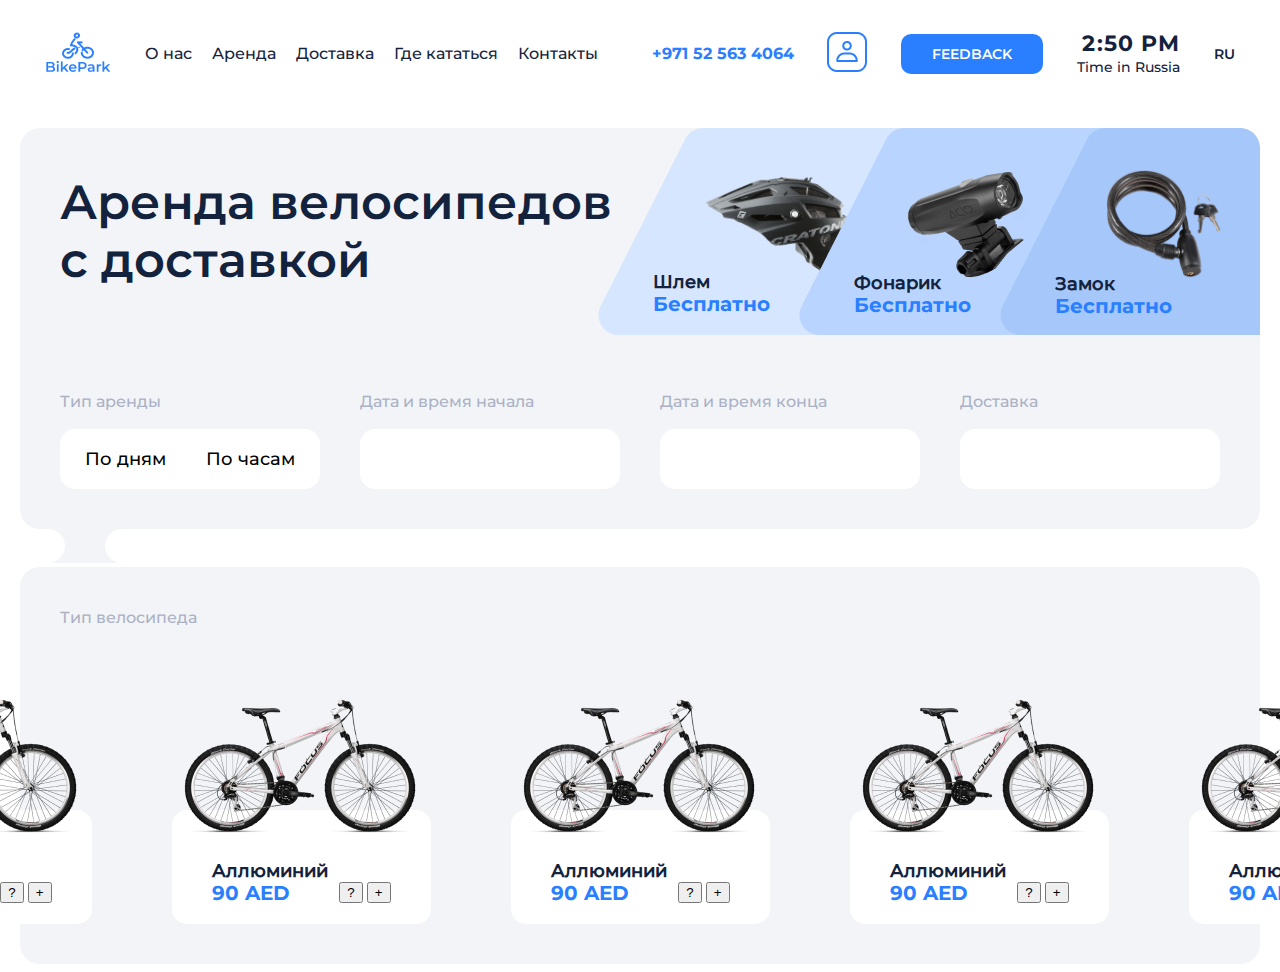
==== index.html @ 35bf264d "first commit" ====
<!DOCTYPE html>
<html lang="en">
<head>
    <meta charset="UTF-8">
    <meta http-equiv="X-UA-Compatible" content="IE=edge">
    <meta name="viewport" content="width=, initial-scale=1.0">
    <link rel="stylesheet" href="css/style.css">
    <title>Document</title>
</head>
<body>

    <!-- Навигация -->
    <section class="navigation">
        <div class="container">
            <div class="navigation__flex">
                <img src="img/logo.png" alt="логотип" srcset="" class="logo">
                <ul class="navigation__list">
                    <li><a href="#" class="navigation__list-title">О нас</a></li>
                    <li><a href="#" class="navigation__list-title">Аренда</a></li>
                    <li><a href="#" class="navigation__list-title">Доставка</a></li>
                    <li><a href="#" class="navigation__list-title">Где кататься</a></li>
                    <li><a href="#" class="navigation__list-title">Контакты</a></li>
                </ul>
                <a href="tel:+971 52 563 4064" class="navigation__phone">+971 52 563 4064</a>
                <div class="profile"><img src="img/Icon_client's-profile.png" alt="" srcset=""></div>
                <button class="btn-main">feedback</button>
                <div class="clock">
                    <div class="time">2:50 PM</div>
                    <div class="time-location">Time in Russia</div>
                </div>
                <div class="navigation__language">RU</div>
            </div>
        </div>
    </section>

    <!-- Выбор аренды -->
    <section class="rent">
        <div class="container">
            <div class="accent__backg">
                <div class="rent__choise-header">
                    <h1 class="header__titile">Аренда велосипедов<br>с доставкой</h1>
                    <div class="header__img">
                        <div class="free__helmet">
                            <div class="header__img-item">
                                <img src="img/free_helmet.png" alt="" class="helmet">
                            </div>
                            <div class="header__text">
                                <h2 class="content__h2">Шлем</h2>
                                <h2 class="content__h2-free">Бесплатно</h2>
                            </div>
                        </div>
                        <div class="free__flashlight">
                            <div class="header__img-item">
                                <img src="img/free_flashlight.png" alt="" class="flashlight">
                            </div>
                            <div class="header__text">
                                <h2 class="content__h2">Фонарик</h2>
                                <h2 class="content__h2-free">Бесплатно</h2>
                            </div>
                        </div>
                        <div class="free__lock">
                            <div class="header__img-item">
                                <img src="img/free_lock.png" alt="" class="lock">
                            </div>
                            <div class="header__text">
                                <h2 class="content__h2">Замок</h2>
                                <h2 class="content__h2-free">Бесплатно</h2>
                            </div>
                        </div>
                    </div>
                </div>
                <!-- Параметры выбора аренды -->
                <div class="rent__choise-par">
                    <div class="rent__choise-par-flex">
                        <div class="rent__choise-par-item">
                            <p class="content__p ">Тип аренды</p>
                            <div class="rent__choise-par-input">
                                <!-- Выбор по дням -->
                                <label class="radio-label">
                                    <input type="radio" name="choice" id="days" value="days">
                                    <span>По дням</span>
                                </label>
                                <!-- Выбор по часам -->
                                <label class="radio-label">
                                    <input type="radio" name="choice" id="hours" value="hours">
                                    <span>По часам</span>
                                </label>
                            </div>
                        </div>
                        <div class="rent__choise-par-item">
                            <p class="content__p ">Дата и время начала</p>
                            <div class="rent__choise-par-input"></div>
                        </div>
                        <div class="rent__choise-par-item">
                            <p class="content__p ">Дата и время конца</p>
                            <div class="rent__choise-par-input"></div>
                        </div>
                        <div class="rent__choise-par-item">
                            <p class="content__p ">Доставка</p>
                            <div class="rent__choise-par-input"></div>
                        </div>
                    </div>
                </div>
            </div>
        </div> 
    </section>

    <!-- Переход -->
    <section class="transition">
        <div class="container">
            <svg xmlns="http://www.w3.org/2000/svg" width="74" height="34" viewBox="0 0 74 34" fill="none">
                <path fill-rule="evenodd" clip-rule="evenodd" d="M0 0H74C64.6112 0 57 7.61116 57 17C57 26.3888 64.6112 34 74 34H0C9.38884 34 17 26.3888 17 17C17 7.61116 9.38884 0 0 0Z" fill="#F2F4F7"/>
              </svg>
        </div>
    </section>

    <section class="tipe">
        <div class="container">
            <div class="accent__backg">
                <p class="content__p tipe__p">Тип велосипеда</p>
                <div class="tipe__flex">
                    <div class="tipe__flex-item">
                        <div class="card">
                            <div class="card__img">
                                <img src="img/bike_photo.png" alt="bike" class="groc">
                            </div>
                            <div class="card__content">
                                <h2 class="content__h2 card__h2">Аллюминий</h2>
                                <div class="price__flex">
                                    <h2 class="content__h2-free">90 AED</h2>
                                    <div class="price__btn">
                                        <button>?</button>
                                        <button>+</button>
                                    </div>
                                </div>
                            </div>
                        </div>
                        <div class="card">
                            <div class="card__img">
                                <img src="img/bike_photo.png" alt="bike" class="groc">
                            </div>
                            <div class="card__content">
                                <h2 class="content__h2 card__h2">Аллюминий</h2>
                                <div class="price__flex">
                                    <h2 class="content__h2-free">90 AED</h2>
                                    <div class="price__btn">
                                        <button>?</button>
                                        <button>+</button>
                                    </div>
                                </div>
                            </div>
                        </div>
                        <div class="card">
                            <div class="card__img">
                                <img src="img/bike_photo.png" alt="bike" class="groc">
                            </div>
                            <div class="card__content">
                                <h2 class="content__h2 card__h2">Аллюминий</h2>
                                <div class="price__flex">
                                    <h2 class="content__h2-free">90 AED</h2>
                                    <div class="price__btn">
                                        <button>?</button>
                                        <button>+</button>
                                    </div>
                                </div>
                            </div>
                        </div>
                        <div class="card">
                            <div class="card__img">
                                <img src="img/bike_photo.png" alt="bike" class="groc">
                            </div>
                            <div class="card__content">
                                <h2 class="content__h2 card__h2">Аллюминий</h2>
                                <div class="price__flex">
                                    <h2 class="content__h2-free">90 AED</h2>
                                    <div class="price__btn">
                                        <button>?</button>
                                        <button>+</button>
                                    </div>
                                </div>
                            </div>
                        </div>
                        <div class="card">
                            <div class="card__img">
                                <img src="img/bike_photo.png" alt="bike" class="groc">
                            </div>
                            <div class="card__content">
                                <h2 class="content__h2 card__h2">Аллюминий</h2>
                                <div class="price__flex">
                                    <h2 class="content__h2-free">90 AED</h2>
                                    <div class="price__btn">
                                        <button>?</button>
                                        <button>+</button>
                                    </div>
                                </div>
                            </div>
                        </div>
                    </div>
                </div>
            </div>
        </div>
    </section>
    
    
</body>
</html>
---- css/style.css ----
html {
    box-sizing: border-box;
}
*, *::before, *::after {
    box-sizing: inherit;
}
@font-face {
    font-family: "Montserrat-Medium";
    src: url(../fonts/Montserrat-Medium.ttf);
}
@font-face {
    font-family: "Montserrat-Bold";
    src: url(../fonts/Montserrat-Bold.ttf);
}
@font-face {
    font-family: "Montserrat-semibold";
    src: url(../fonts/Montserrat-SemiBold.ttf);
}
:root {
    --accent-color: #297fff;
    --background-color: #F2F4F7;
    --text-color: #14233D;
    --background-color: #F2F4F7;
}
.body {
    font-family: "Montserrat-Medium";
    color: var(--text-color);
}
.container {
    max-width: 1240px;
    margin: 0 auto;
}

/* Секция навигация */
.navigation {
    height: 80px;
    padding: 20px;
}
.navigation__flex {
    display: flex;
    align-items: center;
    justify-content: space-around;
}
.navigation__list {
    display: flex;
    align-items: center;
    justify-content: space-between; 
    padding-left: 0;
    list-style-type: none; 
}
.navigation__list-title {
    text-decoration: none;
    margin-right: 20px;
    font-family: "Montserrat-Medium";
    color: var(--text-color);
}
.navigation__list-title:hover {
    color: var(--accent-color);
}
.navigation__phone {
    text-decoration: none;
    font-family: "Montserrat-Bold";
    color: var(--accent-color);
}
.btn-main {
    background-color: var(--accent-color);
    border: none;
    font-family: "Montserrat-semibold";
    color: #fff;
    padding: 11px 31px;
    border-radius: 10px;
    text-align: center;
    font-size: 14px;
    text-transform: uppercase;
}
.clock {
    color: var(--text-color);
    text-align: right;
}
.time {
    font-family: "Montserrat-Bold";
    font-size: 22px;
    line-height: 121.4%; /* 26.708px */
    letter-spacing: 1.1px;
}
.time-location {
    font-family: "Montserrat-Medium";
    font-size: 14px;
}
.navigation__language {
    color: var(--text-color);
    text-align: right;
    font-family: "Montserrat-semibold";
    font-size: 14px;
    text-transform: uppercase;
}
/* Секция выбор аренды */
.rent {
    margin-top: 40px;
}
.accent__backg {
    background-color: var(--background-color);
    border-radius: 20px;
}
.rent__choise-header {
    display: flex;
    justify-content: space-between;
    align-items: center;
}
.header__titile {
    color: var(--text-color);
    font-family: "Montserrat-semibold";
    font-size: 48px;
    line-height: 120%; /* 57.6px */
    position: relative;
    z-index: 2;
    margin-left: 40px;
}

/* главный баннер изображение справа */
.header__img {
    display: flex;
    width: 600px;
    position: relative;
    z-index: 1;
    right: 292px;
}
.free__helmet, .free__flashlight, .free__lock {
    width: 316px;
    height: 207px;
    flex-shrink: 0;
    background-repeat: no-repeat;
    display: flex;
    justify-content: center;
    flex-direction: column;
}
.free__helmet {
    position: relative;
    z-index: 1;
    left: 230px;
    background-image: url("data:image/svg+xml,%3Csvg xmlns='http://www.w3.org/2000/svg' width='304' height='207' viewBox='0 0 304 207' fill='none'%3E%3Cpath d='M87.2552 10.9657C90.6608 4.23955 97.5593 0 105.098 0H304V207H20.5438C5.63204 207 -4.03533 191.269 2.70053 177.966L87.2552 10.9657Z' fill='%23D7E6FF'/%3E%3C/svg%3E");
}
.free__flashlight {
    position: relative;
    z-index: 2;
    left: 115px;
    background-image: url("data:image/svg+xml,%3Csvg xmlns='http://www.w3.org/2000/svg' width='304' height='207' viewBox='0 0 304 207' fill='none'%3E%3Cpath d='M87.2552 10.9657C90.6608 4.23955 97.5593 0 105.098 0H304V207H20.5438C5.63204 207 -4.03533 191.269 2.70053 177.966L87.2552 10.9657Z' fill='%23B9D5FF'/%3E%3C/svg%3E");
}
.free__lock {
    position: relative;
    z-index: 3;
    width: 272px;
    height: 207px;
    background-image: url("data:image/svg+xml,%3Csvg xmlns='http://www.w3.org/2000/svg' width='260' height='207' viewBox='0 0 260 207' fill='none'%3E%3Cpath d='M87.2552 10.9657C90.6608 4.23955 97.5593 0 105.098 0H240C251.046 0 260 8.9543 260 20V207H20.5438C5.63205 207 -4.03533 191.269 2.70053 177.966L87.2552 10.9657Z' fill='%23A5C7FA'/%3E%3C/svg%3E");
}

/* Z-index img на текст на главном баннере */
.helmet, .flashlight, .lock {
    margin-left: 100px;
    position: relative;
    z-index: 2;
    top: 20px;
    left: 5px;
}
.header__text {
    margin-left: 55px;
    position: relative;
    z-index: 1;
}

.helmet {
    width: 148px;
}
.lock {
    width: 116px;
}
.content__h2, .content__h2-free {
    text-align: left;
    margin: 0;
}

.content__h2 {
    color: var(--text-color);
    font-feature-settings: 'clig' off, 'liga' off;
    font-family: "Montserrat-Medium";
    font-size: 18px;
    line-height: 22px; /* 122.222% */
    margin-top: 10px;
}
.content__h2-free {
    color: var(--accent-color);
    font-feature-settings: 'clig' off, 'liga' off;
    font-family: "Montserrat-Bold";
    font-size: 20px;
    line-height: 22px; /* 110% */
}

/* Параметры выбора аренды */
.rent__choise-par {
    padding: 40px;
}
.rent__choise-par-input{
    width: 260px;
    height: 60px;
    background-color: #fff;
    border-radius: 15px;
}
.rent__choise-par-flex {
    display: flex;
    justify-content: center;
    align-items: center;
}
.rent__choise-par-item {
    margin-right: 40px;
}
.rent__choise-par-item:last-child {
    margin-right: 0;
}
.content__p {
    color: #ABB1C5;
    font-feature-settings: 'clig' off, 'liga' off;
    font-family: "Montserrat-Medium";
    font-size: 16px;
    line-height: 22px; /* 137.5% */
}
/* Стили для радио-кнопок */
.radio-label {
    margin: 5px 0 5px 5px;
    
}
.radio-label:last-child {
    margin-left: 0;
    margin-right: 5px;
}

.radio-label input[type="radio"] {
    display: none;
}

.radio-label span {
    display: inline-block;
    font-family: "Montserrat-Medium";
    font-size: 18px;
    border-radius: 10px;
    cursor: pointer;
    padding: 14px 20px;
}

/* Стили для выбранных радио-кнопок */
.radio-label input[type="radio"]:checked + span {
    background-color: var(--accent-color);
    color: #fff;
}
.rent__choise-par-input {
    display: flex;
    justify-content: space-between;
    align-items: center;
}

/* Переход */
.transition {
    margin-left: 40px;
}

/* Выбор типа велосипеда */
.tipe__p {
    padding: 40px;
    margin: 0;
}
.card {
    max-width: 260px;
    margin: 0 40px 0 40px;
}
.tipe__flex {
    padding-bottom: 40px;
}
.groc {
    position: relative;
    top: 30px;
}
.price__flex {
    display: flex;
    justify-content: space-between;
}
.card__content {
    background-color: #fff;
    border-radius: 15px;
    padding: 40px 40px 20px;
}2
.card__h2{
    margin-bottom: 20px;
}
.tipe__flex-item {
    display: flex;
    justify-content: center;
    align-items: center;
    margin-right: 0;
}
.tipe__flex-item:last-child {
    margin-right: 0;   
}
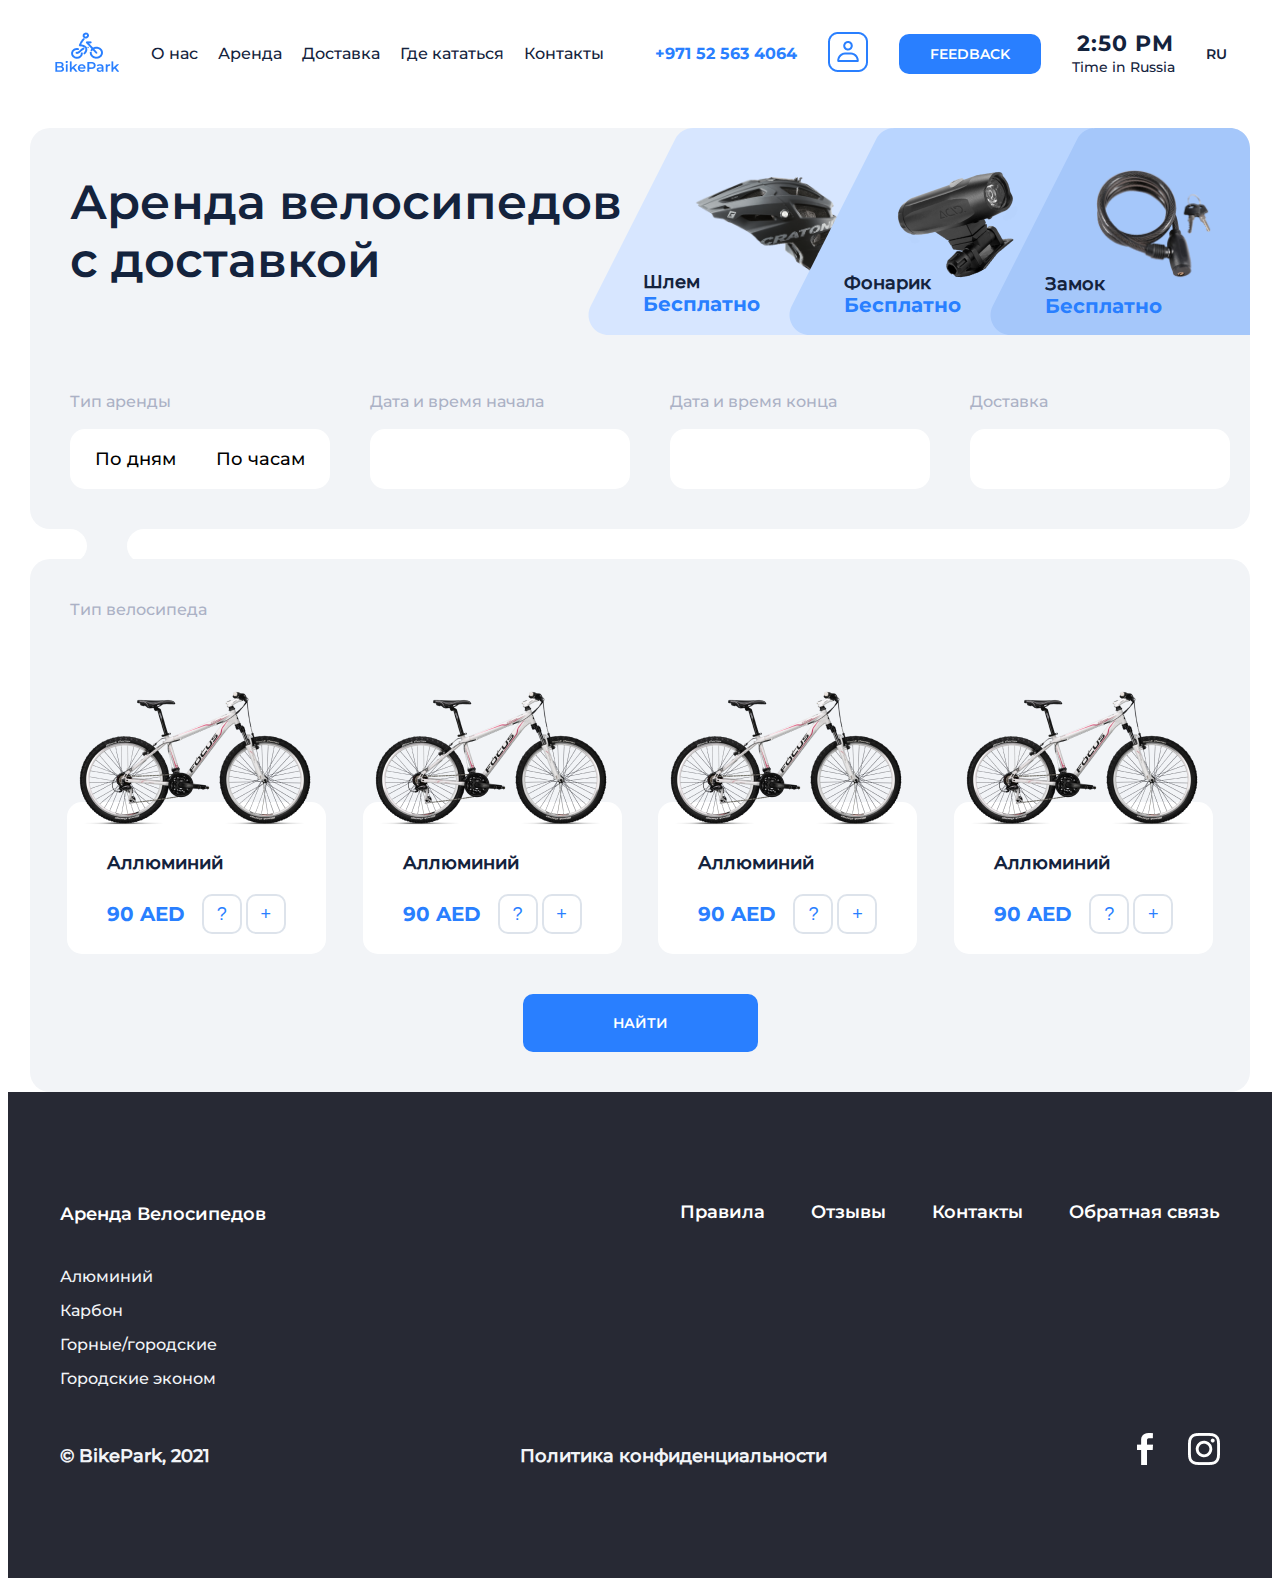
==== commit 64c4bc8a: "first page" ====
--- a/index.html
+++ b/index.html
@@ -108,9 +108,11 @@
     <!-- Переход -->
     <section class="transition">
         <div class="container">
-            <svg xmlns="http://www.w3.org/2000/svg" width="74" height="34" viewBox="0 0 74 34" fill="none">
-                <path fill-rule="evenodd" clip-rule="evenodd" d="M0 0H74C64.6112 0 57 7.61116 57 17C57 26.3888 64.6112 34 74 34H0C9.38884 34 17 26.3888 17 17C17 7.61116 9.38884 0 0 0Z" fill="#F2F4F7"/>
-              </svg>
+            <div class="transition__svg">
+                <svg xmlns="http://www.w3.org/2000/svg" width="74" height="34" viewBox="0 0 74 34" fill="none">
+                    <path fill-rule="evenodd" clip-rule="evenodd" d="M0 0H74C64.6112 0 57 7.61116 57 17C57 26.3888 64.6112 34 74 34H0C9.38884 34 17 26.3888 17 17C17 7.61116 9.38884 0 0 0Z" fill="#F2F4F7"/>
+                </svg>
+            </div>
         </div>
     </section>
 
@@ -129,78 +131,102 @@
                                 <div class="price__flex">
                                     <h2 class="content__h2-free">90 AED</h2>
                                     <div class="price__btn">
-                                        <button>?</button>
-                                        <button>+</button>
-                                    </div>
-                                </div>
-                            </div>
-                        </div>
-                        <div class="card">
-                            <div class="card__img">
-                                <img src="img/bike_photo.png" alt="bike" class="groc">
-                            </div>
-                            <div class="card__content">
-                                <h2 class="content__h2 card__h2">Аллюминий</h2>
-                                <div class="price__flex">
-                                    <h2 class="content__h2-free">90 AED</h2>
-                                    <div class="price__btn">
-                                        <button>?</button>
-                                        <button>+</button>
-                                    </div>
-                                </div>
-                            </div>
-                        </div>
-                        <div class="card">
-                            <div class="card__img">
-                                <img src="img/bike_photo.png" alt="bike" class="groc">
-                            </div>
-                            <div class="card__content">
-                                <h2 class="content__h2 card__h2">Аллюминий</h2>
-                                <div class="price__flex">
-                                    <h2 class="content__h2-free">90 AED</h2>
-                                    <div class="price__btn">
-                                        <button>?</button>
-                                        <button>+</button>
-                                    </div>
-                                </div>
-                            </div>
-                        </div>
-                        <div class="card">
-                            <div class="card__img">
-                                <img src="img/bike_photo.png" alt="bike" class="groc">
-                            </div>
-                            <div class="card__content">
-                                <h2 class="content__h2 card__h2">Аллюминий</h2>
-                                <div class="price__flex">
-                                    <h2 class="content__h2-free">90 AED</h2>
-                                    <div class="price__btn">
-                                        <button>?</button>
-                                        <button>+</button>
-                                    </div>
-                                </div>
-                            </div>
-                        </div>
-                        <div class="card">
-                            <div class="card__img">
-                                <img src="img/bike_photo.png" alt="bike" class="groc">
-                            </div>
-                            <div class="card__content">
-                                <h2 class="content__h2 card__h2">Аллюминий</h2>
-                                <div class="price__flex">
-                                    <h2 class="content__h2-free">90 AED</h2>
-                                    <div class="price__btn">
-                                        <button>?</button>
-                                        <button>+</button>
-                                    </div>
-                                </div>
-                            </div>
-                        </div>
-                    </div>
-                </div>
-            </div>
-        </div>
-    </section>
-    
+                                        <button class="btn-main-card">?</button>
+                                        <button class="btn-main-card">+</button>
+                                    </div>
+                                </div>
+                            </div>
+                        </div>
+                    </div>
+                    <div class="tipe__flex-item">
+                        <div class="card">
+                            <div class="card__img">
+                                <img src="img/bike_photo.png" alt="bike" class="groc">
+                            </div>
+                            <div class="card__content">
+                                <h2 class="content__h2 card__h2">Аллюминий</h2>
+                                <div class="price__flex">
+                                    <h2 class="content__h2-free">90 AED</h2>
+                                    <div class="price__btn">
+                                        <button class="btn-main-card">?</button>
+                                        <button class="btn-main-card">+</button>
+                                    </div>
+                                </div>
+                            </div>
+                        </div>
+                    </div>
+                    <div class="tipe__flex-item">
+                        <div class="card">
+                            <div class="card__img">
+                                <img src="img/bike_photo.png" alt="bike" class="groc">
+                            </div>
+                            <div class="card__content">
+                                <h2 class="content__h2 card__h2">Аллюминий</h2>
+                                <div class="price__flex">
+                                    <h2 class="content__h2-free">90 AED</h2>
+                                    <div class="price__btn">
+                                        <button class="btn-main-card">?</button>
+                                        <button class="btn-main-card">+</button>
+                                    </div>
+                                </div>
+                            </div>
+                        </div>
+                    </div>
+                    <div class="tipe__flex-item">
+                        <div class="card">
+                            <div class="card__img">
+                                <img src="img/bike_photo.png" alt="bike" class="groc">
+                            </div>
+                            <div class="card__content">
+                                <h2 class="content__h2 card__h2">Аллюминий</h2>
+                                <div class="price__flex">
+                                    <h2 class="content__h2-free">90 AED</h2>
+                                    <div class="price__btn">
+                                        <button class="btn-main-card">?</button>
+                                        <button class="btn-main-card">+</button>
+                                    </div>
+                                </div>
+                            </div>
+                        </div>
+                    </div>
+                </div>
+                <div class="tipe__btn">
+                    <button class="btn-main btn-main__tipe">Найти</button>
+                </div>
+            </div>
+        </div>
+    </section>
+    <footer>
+        <div class="container footer__container">
+            <div class="footer__contacts">
+                <div class="footer__list">
+                    <h3 class="footer__list-title">Аренда Велосипедов</h3>
+                    <ul class="footer__list-flex">
+                        <li class="footer__list-item">Алюминий</li>
+                        <li class="footer__list-item">Карбон</li>
+                        <li class="footer__list-item">Горные/городские</li>
+                        <li class="footer__list-item">Городские эконом</li>
+                    </ul>
+                </div>
+                <ul class="footer__navigation-flex">
+                    <li class="footer__navigation-item">Правила</li>
+                    <li class="footer__navigation-item">Отзывы</li>
+                    <li class="footer__navigation-item">Контакты</li>
+                    <li class="footer__navigation-item">Обратная связь</li>
+                </ul>
+                
+            </div>
+            <div class="footer__logo">
+                <h3 class="footer__logo">© BikePark, 2021</h3>
+                <h3 class="footer__logo">Политика конфиденциальности</h3>
+                <div class="footer__social">
+                    <img src="img/facebook.png" alt="" class="footer__social-item">
+                    <img src="img/instagram.png" alt="" class="footer__social-item">
+                </div>
+            </div>
+        </div>
+
+    </footer>
     
 </body>
 </html>--- a/css/style.css
+++ b/css/style.css
@@ -29,6 +29,7 @@
 .container {
     max-width: 1240px;
     margin: 0 auto;
+    padding: 0 10px;
 }
 
 /* Секция навигация */
@@ -72,7 +73,7 @@
     text-align: center;
     font-size: 14px;
     text-transform: uppercase;
-}
+    }
 .clock {
     color: var(--text-color);
     text-align: right;
@@ -207,7 +208,7 @@
 }
 .rent__choise-par-flex {
     display: flex;
-    justify-content: center;
+    justify-content: space-evenly;
     align-items: center;
 }
 .rent__choise-par-item {
@@ -258,21 +259,28 @@
 }
 
 /* Переход */
-.transition {
+.transition__svg {
     margin-left: 40px;
+    width: 70px;
+    height: 30px;
 }
 
 /* Выбор типа велосипеда */
 .tipe__p {
+    margin: 0;
     padding: 40px;
-    margin: 0;
 }
 .card {
     max-width: 260px;
-    margin: 0 40px 0 40px;
+    margin-right: 40px;
+}
+.card:last-child{
+    margin-right: 0;
 }
 .tipe__flex {
-    padding-bottom: 40px;
+    display: flex;
+    flex-wrap: wrap;
+    justify-content: space-evenly;
 }
 .groc {
     position: relative;
@@ -281,12 +289,13 @@
 .price__flex {
     display: flex;
     justify-content: space-between;
+    align-items: center;
 }
 .card__content {
     background-color: #fff;
     border-radius: 15px;
     padding: 40px 40px 20px;
-}2
+}
 .card__h2{
     margin-bottom: 20px;
 }
@@ -294,8 +303,82 @@
     display: flex;
     justify-content: center;
     align-items: center;
+}
+.tipe__btn {
+    display: flex;
+    justify-content: center;
+}
+.btn-main__tipe {
+    padding: 20px 90px;
+    margin: 40px auto;
+}
+.btn-main-card {
+    width: 40px;
+    height: 40px;
+    background-color: #fff;
+    border-radius: 10px;
+    border: #DDE3EB solid 2px;
+    color: var(--accent-color);
+    font-size: 18px;
+}
+footer {
+    padding: 53px 0;
+    background-color: #272934;
+    color: #F2F4F7;
+}
+.footer__contacts {
+    display: flex;
+    align-items: flex-start;
+    justify-content: space-between;
+}
+.footer__list-flex {
+    padding-left: 0;
+    list-style-type: none;
+    margin-top: 40px;
+}
+.footer__navigation-flex {
+    display: flex;
+    align-items: center;
+    justify-content: space-between; 
+    padding-left: 0;
+    list-style-type: none;
+}
+.footer__navigation-item, .footer__list-title {
+    color: #FFF;
+    font-family: "Montserrat-semibold";
+    font-size: 18px;
+}
+.footer__navigation-item {
+    margin-right: 46px;
+}
+.footer__navigation-item:last-child {
     margin-right: 0;
 }
-.tipe__flex-item:last-child {
-    margin-right: 0;   
+.footer__list-item {
+    font-family: "Montserrat-Medium";
+    margin-bottom: 10px;
+    color: #F2F4F7;
+    font-size: 16px;
+    line-height: 150%; /* 24px */
+}
+.footer__list-item:last-child {
+    margin-bottom: 0;
+}
+.footer__logo {
+    padding-top: 10px;
+    display: flex;
+    align-items: center;
+    justify-content: space-between;
+    color: #F2F4F7;
+    font-family: "Montserrat-Medium";
+    font-size: 18px;
+}
+.footer__social-item {
+    margin-right: 30px;
+}
+.footer__social-item:last-child {
+    margin-right: 0;
+}
+.footer__container {
+    padding: 40px;
 }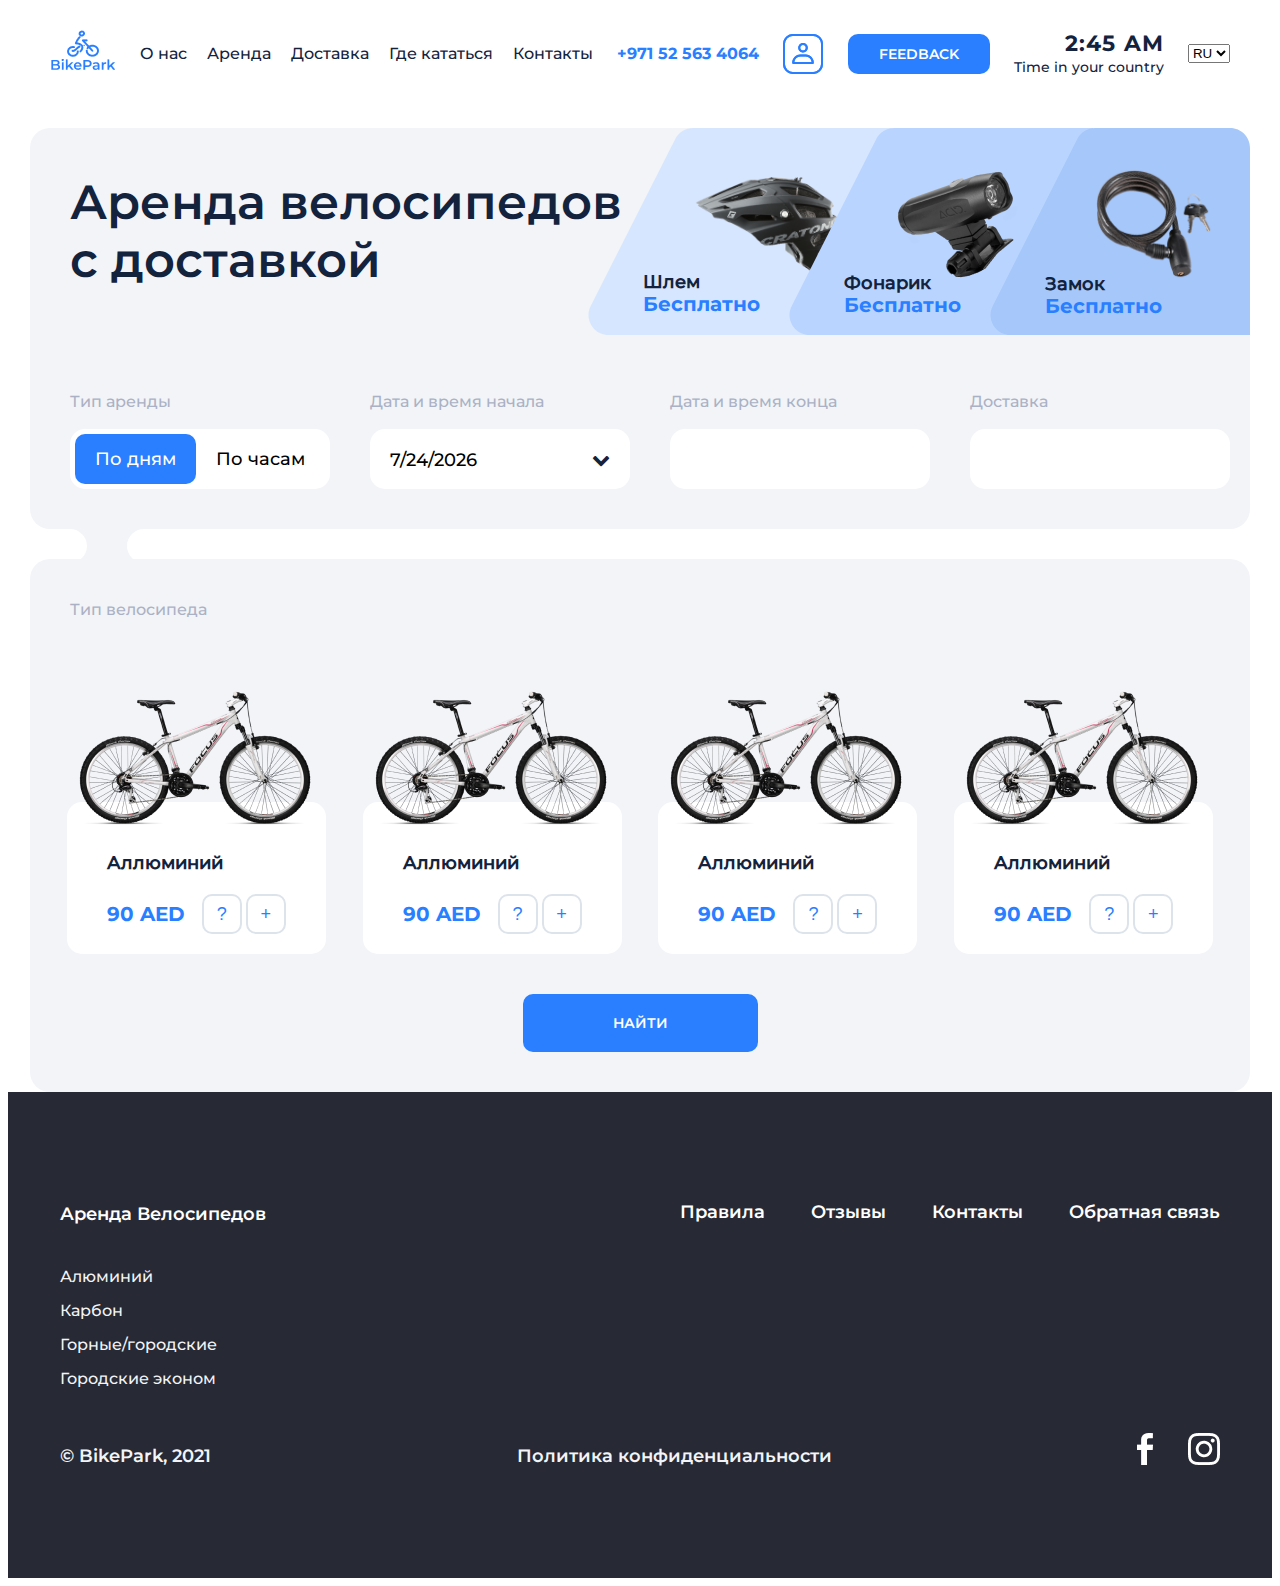
==== commit 2321ffb8: "calendar" ====
--- a/index.html
+++ b/index.html
@@ -5,7 +5,8 @@
     <meta http-equiv="X-UA-Compatible" content="IE=edge">
     <meta name="viewport" content="width=, initial-scale=1.0">
     <link rel="stylesheet" href="css/style.css">
-    <title>Document</title>
+    <link rel="stylesheet" href="css/font-awesome.min.css">
+    <title>BikePark</title>
 </head>
 <body>
 
@@ -13,22 +14,29 @@
     <section class="navigation">
         <div class="container">
             <div class="navigation__flex">
-                <img src="img/logo.png" alt="логотип" srcset="" class="logo">
+                <a href="index.html"><img src="img/logo.png" alt="логотип" srcset="" class="logo"></a>
                 <ul class="navigation__list">
-                    <li><a href="#" class="navigation__list-title">О нас</a></li>
-                    <li><a href="#" class="navigation__list-title">Аренда</a></li>
-                    <li><a href="#" class="navigation__list-title">Доставка</a></li>
-                    <li><a href="#" class="navigation__list-title">Где кататься</a></li>
-                    <li><a href="#" class="navigation__list-title">Контакты</a></li>
+                    <li><a href="About_us.html" class="navigation__list-title">О нас</a></li>
+                    <li><a href="Rent.html" class="navigation__list-title">Аренда</a></li>
+                    <li><a href="delivery.html" class="navigation__list-title">Доставка</a></li>
+                    <li><a href="locations.html" class="navigation__list-title">Где кататься</a></li>
+                    <li><a href="contacts.html" class="navigation__list-title">Контакты</a></li>
                 </ul>
                 <a href="tel:+971 52 563 4064" class="navigation__phone">+971 52 563 4064</a>
-                <div class="profile"><img src="img/Icon_client's-profile.png" alt="" srcset=""></div>
+                <a href="#" class="profile"><img src="img/Icon_client's-profile.png" alt="" srcset=""></a>
                 <button class="btn-main">feedback</button>
                 <div class="clock">
-                    <div class="time">2:50 PM</div>
-                    <div class="time-location">Time in Russia</div>
-                </div>
-                <div class="navigation__language">RU</div>
+                    <div class="time" id="time"></div>
+                    <div class="time-location">Time in your country</div>
+                </div>
+                <form>
+                    <div class="select__wrapper">
+                        <select class="selectLang" name="city" id="city-select">
+                            <option class="selectLang-item" value="ru">RU</option>
+                            <option class="selectLang-item" value="en">EN</option>
+                        </select>
+                    </div>
+                </form>
             </div>
         </div>
     </section>
@@ -38,7 +46,7 @@
         <div class="container">
             <div class="accent__backg">
                 <div class="rent__choise-header">
-                    <h1 class="header__titile">Аренда велосипедов<br>с доставкой</h1>
+                    <h1 class="header__titile">Аренда велосипедов с доставкой</h1>
                     <div class="header__img">
                         <div class="free__helmet">
                             <div class="header__img-item">
@@ -77,7 +85,7 @@
                             <div class="rent__choise-par-input">
                                 <!-- Выбор по дням -->
                                 <label class="radio-label">
-                                    <input type="radio" name="choice" id="days" value="days">
+                                    <input type="radio" name="choice" id="days" value="days" checked>
                                     <span>По дням</span>
                                 </label>
                                 <!-- Выбор по часам -->
@@ -89,11 +97,37 @@
                         </div>
                         <div class="rent__choise-par-item">
                             <p class="content__p ">Дата и время начала</p>
-                            <div class="rent__choise-par-input"></div>
+                            <div class="choice__calendar">
+                                <!-- Календарь -->
+                                <div class="custom-button" onclick="openCalendar()">
+                                    <span id="currentDate"></span>
+                                    <span class="arrow-down"><i class="fa fa-chevron-down" aria-hidden="true"></i></span>
+                                </div>
+                            </div>        
+                        </div>
+                        <!-- Затемненный фон -->
+                        <div class="overlay" id="overlay"></div>
+                        <!-- Модальное окно с календарем -->
+                        <div id="calendarModal" class="modal">
+                            <div class="modal-content">
+                                <div class="modal-header">
+                                    <div class="modal-header-text">
+                                        <div class="modal__title">Свободные даты<br> для бронирования</div>
+                                        <div class="modal__text">Городской велосипед Schwinn Traveler 20”</div>
+                                    </div>
+                                    <div class="btn__close" onclick="closeCalendar()">&#10006;</div>
+                                </div>
+                                <div class="calendars-container">
+                                    <table id="calendar1" class="calendar"></table> <!-- Первый календарь -->
+                                    <table id="calendar2" class="calendar"></table> <!-- Второй календарь -->
+                                </div>
+                                <button class="btn-main">Применить</button>
+                            </div>
                         </div>
                         <div class="rent__choise-par-item">
                             <p class="content__p ">Дата и время конца</p>
-                            <div class="rent__choise-par-input"></div>
+                            <div class="rent__choise-par-input">
+                            </div>
                         </div>
                         <div class="rent__choise-par-item">
                             <p class="content__p ">Доставка</p>
@@ -116,6 +150,7 @@
         </div>
     </section>
 
+    <!-- Тип велосипеда -->
     <section class="tipe">
         <div class="container">
             <div class="accent__backg">
@@ -227,6 +262,167 @@
         </div>
 
     </footer>
+
+    <script>
+        // Часы
+        function formatTime(hours, minutes) {
+            let ampm = hours >= 12 ? 'PM' : 'AM';
+            hours = (hours % 12) || 12;
+            return hours + ':' + (minutes < 10 ? '0' : '') + minutes + ' ' + ampm;
+        }
+
+        const getCurrentTime = () => {
+            const now = new Date();
+            const formattedTime = formatTime(now.getHours(), now.getMinutes());
+
+            document.getElementById('time').innerText = formattedTime;
+        }
+
+        getCurrentTime();
+        setInterval(getCurrentTime, 60000);
+
+        // JavaScript для текущей даты
+        document.getElementById('currentDate').innerText = new Date().toLocaleDateString();
+
+        // Функция для открытия календаря
+        function openCalendar() {
+            document.getElementById('calendarModal').classList.add('active');
+            document.getElementById('overlay').classList.add('active');
+            createCalendar(); // Создать календарь
+        }
+        // Функция для закрытия календаря
+        function closeCalendar() {
+            document.getElementById('calendarModal').classList.remove('active');
+            document.getElementById('overlay').classList.remove('active'); // Скрыть затемненный фон
+        }
+
+
+        // Функция для создания календаря
+        function createCalendar() {
+            const calendar1 = document.getElementById('calendar1');
+            const calendar2 = document.getElementById('calendar2');
+            const calendar = document.getElementById('calendar');
+            const today = new Date();
+            const currentMonth = today.getMonth();
+            const currentYear = today.getFullYear();
+            const daysInMonth = new Date(currentYear, currentMonth + 1, 0).getDate();
+            let nextMonth = currentMonth + 1;
+            let nextYear = currentYear;
+
+            if (nextMonth > 11) {
+                nextMonth = 0;
+                nextYear++;
+            }
+
+            const nextMonthDays = new Date(nextYear, nextMonth + 1, 0).getDate();
+            const daysOfWeek = ['Пн', 'Вт', 'Ср', 'Чт', 'Пт', 'Сб', 'Вс'];
+            const monthNames = ['Январь', 'Февраль', 'Март', 'Апрель', 'Май', 'Июнь', 'Июль', 'Август', 'Сентябрь', 'Октябрь', 'Ноябрь', 'Декабрь'];
+
+             
+    
+            let calendarHTML = `
+                <tr>
+                    <th colspan="7">${monthNames[currentMonth]}</th>
+                </tr>
+                <tr>
+                    ${daysOfWeek.map(day => `<th>${day}</th>`).join('')}
+                </tr>
+                <tr>
+            `;
+
+            let nextMonthHTML = `
+                <tr>
+                    <th colspan="7">${monthNames[nextMonth]}</th>
+                </tr>
+                <tr>
+                    ${daysOfWeek.map(day => `<th>${day}</th>`).join('')}
+                </tr>
+                <tr>
+            `;
+            let currentDay = 1;
+            let nextMonthDay = 1;
+
+            for (let i = 0; i < 6; i++) {
+                for (let j = 0; j < 7; j++) {
+                  const date = new Date(currentYear, currentMonth, currentDay);
+                  const nextMonthDate = new Date(currentYear, currentMonth + 1, nextMonthDay);
+
+                  let cellStyle = '';
+                  let nextMonthCellStyle = '';
+
+                  if (date < today) {
+                    cellStyle = 'color: #CCCCCC;'; // Серый цвет для прошедших дат текущего месяца
+                  }
+
+                  if (nextMonthDate < today) {
+                    nextMonthCellStyle = 'color: #CCCCCC;'; // Серый цвет для прошедших дат следующего месяца
+                  }
+
+                  // Добавление дней текущего месяца
+                  calendarHTML += `<td style="${cellStyle}" onclick="selectDate('${date.toISOString().split('T')[0]}')">${currentDay <=  daysInMonth ? currentDay : ''}</td>`;
+
+                  // Добавление дней следующего месяца
+                  nextMonthHTML += `<td style="${nextMonthCellStyle}" onclick="selectDate('${nextMonthDate.toISOString().split('T')[0]}')">${nextMonthDay <= nextMonthDays ? nextMonthDay : ''}</td>`;
+
+                  currentDay++;
+                  nextMonthDay++;
+                }
+
+                calendarHTML += '</tr>';
+                nextMonthHTML += '</tr>';
+            }
+
+            // Первый календарь
+            calendar1.innerHTML = calendarHTML;
+
+            // Второй календарь
+            calendar2.innerHTML = nextMonthHTML;
+        }
+
+        // Функция для выбора даты
+        let selectedDates = []; // массив для хранения выбранных дат
+
+function selectDate(selectedDate, calendarId) {
+    const dateElem = document.querySelector(`#${calendarId} [data-date="${selectedDate}"]`);
+
+    if (!dateElem) {
+        return;
+    }
+
+    const date = new Date(selectedDate);
+
+    if (selectedDates.length < 2) {
+        selectedDates.push(date);
+        dateElem.classList.add('selected');
+    } else {
+        const selectedDate1 = selectedDates[0];
+        const selectedDate2 = selectedDates[1];
+
+        if (date >= selectedDate1 && date <= selectedDate2) {
+            return;
+        }
+
+        selectedDates = [date];
+        const allDates = document.querySelectorAll(`#${calendarId} .calendar__day`);
+        allDates.forEach(day => day.classList.remove('selected'));
+        dateElem.classList.add('selected');
+    }
+
+    if (selectedDates.length === 2) {
+        const [start, end] = selectedDates;
+        const allDates = document.querySelectorAll(`#${calendarId} .calendar__day`);
+
+        allDates.forEach(day => {
+            const dayDate = new Date(day.getAttribute('data-date'));
+            if (dayDate > start && dayDate < end) {
+                day.classList.add('between');
+            }
+        });
+    }
+}
+
+
+    </script>
     
 </body>
 </html>--- a/css/style.css
+++ b/css/style.css
@@ -55,8 +55,17 @@
     font-family: "Montserrat-Medium";
     color: var(--text-color);
 }
+.navigation__list li:last-child a.navigation__list-title {
+    margin-right: 0;
+  }  
 .navigation__list-title:hover {
     color: var(--accent-color);
+}
+.profile{
+    width: 40px;
+    height: 40px;
+    background-image: url('data:image/svg+xml;utf8,%3Csvg xmlns="http://www.w3.org/2000/svg" width="40" height="40" viewBox="0 0 40 40" fill="none"%3E%3Crect x="1" y="1" width="38" height="38" rx="9" stroke="%23297FFF" stroke-width="2"/%3E%3Ccircle cx="19.9999" cy="13.75" r="3.75" stroke="%23297FFF" stroke-width="2"/%3E%3Cpath d="M10.2499 28.6875C10.2499 24.718 13.4678 21.5 17.4374 21.5H22.5624C26.5319 21.5 29.7499 24.718 29.7499 28.6875V28.6875C29.7499 28.8601 29.61 29 29.4374 29H10.5624C10.3898 29 10.2499 28.8601 10.2499 28.6875V28.6875Z" stroke="%23297FFF" stroke-width="2"/%3E%3C/svg%3E');
+    background-repeat: no-repeat;
 }
 .navigation__phone {
     text-decoration: none;
@@ -88,12 +97,136 @@
     font-family: "Montserrat-Medium";
     font-size: 14px;
 }
-.navigation__language {
+/* Выбор языка */
+
+/* кнопка выбора даты */
+.custom-button {
+    display: flex;
+    font-family: "Montserrat-Medium";
+    justify-content: space-between;
+    padding: 20px;
+    font-size: 18px;
+}
+i.fa {
     color: var(--text-color);
-    text-align: right;
-    font-family: "Montserrat-semibold";
+    font-size: inherit;
+}
+  /* Стили для календаря */
+#calendar {
+    display: flex;
+    flex-wrap: wrap;
+}
+#calendarModal {
+    position: absolute;
+    top: 50%;
+    left: 50%;
+    transform: translate(-50%, -50%);
+}
+#calendar td {
+    width: 30px;
+    height: 30px;
+    text-align: center;
+    border: 1px #ccc;
+    cursor: pointer;
+}
+
+#calendar td:hover {
+    background-color: var(--accent-color);
+    border-radius: 20px;
+    color: #fff;
+}
+.calendars-container {
+    display: flex;
+    justify-content: space-around;
+    border: 1px solid #ccc;
+    border-radius: 15px;
+    padding: 20px;
+    max-width: 500px;
+}
+.overlay {
+    display: none;
+    position: fixed;
+    top: 0;
+    left: 0;
+    width: 100%;
+    height: 100%;
+    background-color: rgba(0, 0, 0, 0.5); /* Цвет и прозрачность фона */
+    z-index: 9; /* Положите z-index выше, чем у других элементов */
+    transition: opacity 0.3s ease-in-out;
+}
+/* Отображение затемненного фона при отображении модального окна */
+.overlay.active {
+    display: block;
+    opacity: 1;
+}
+/* Стили для модального окна */
+.modal {
+    display: none;
+    text-align: left;
+    position: absolute;
+    top: 50%;
+    left: 50%;
+    width: auto;
+    height: auto;
+    transform: translate(-50%, -50%) scale(0.8);
+    background-color: #fff;
+    padding: 20px;
+    border-radius: 15px;
+    justify-content: center;
+    align-items: center;
+    z-index: 10;
+    transition: transform 0.3s ease-in-out, opacity 0.3s ease-in-out; /* Добавляем transition */
+    opacity: 0;
     font-size: 14px;
-    text-transform: uppercase;
+}
+.modal-content {
+    text-align: center;
+    background-color: #fff;
+    padding: 20px;
+    border-radius: 5px;
+    font-family: "Montserrat-Medium";
+}
+.modal-content .btn-main {
+    margin-top: 40px;
+}
+.modal-header {
+    text-align: start;
+    display: flex;
+    justify-content: space-between;
+    align-items: flex-start;
+    margin-bottom: 10px;
+}
+.btn__close {
+    cursor: pointer;
+    font-size: 24px;
+    margin-left: 50px;
+}
+.modal__title {
+    color: #14233D;
+    font-family: "Montserrat-Medium";
+    margin-bottom: 10px;
+    font-size: 28px;
+}
+.modal__text {
+    color: #14233D;
+    font-size: 18px;
+    font-family: "Montserrat-Medium";
+    margin-bottom: 40px;
+}
+/* Отображение модального окна */
+.modal.active {
+    display: flex;
+    transform: translate(-50%, -50%) scale(1);
+    opacity: 1;
+}
+.selected {
+    background-color: var(--accent-color);
+    color: #fff;
+    border-radius: 5px;
+}
+.between {
+    background-color: #8ab9ff;
+    border-radius: 5px;
 }
 /* Секция выбор аренды */
 .rent {
@@ -200,12 +333,23 @@
 .rent__choise-par {
     padding: 40px;
 }
-.rent__choise-par-input{
+.rent__choise-par-input {
+    display: flex;
+    position: relative;
     width: 260px;
     height: 60px;
     background-color: #fff;
     border-radius: 15px;
 }
+.choice__calendar {
+    justify-content: space-between;
+    align-items: center;
+    position: relative;
+    width: 260px;
+    height: 60px;
+    background-color: #fff;
+    border-radius: 15px;
+}
 .rent__choise-par-flex {
     display: flex;
     justify-content: space-evenly;
@@ -252,10 +396,9 @@
     background-color: var(--accent-color);
     color: #fff;
 }
-.rent__choise-par-input {
-    display: flex;
-    justify-content: space-between;
-    align-items: center;
+
+.rent__date{
+
 }
 
 /* Переход */
@@ -370,7 +513,7 @@
     align-items: center;
     justify-content: space-between;
     color: #F2F4F7;
-    font-family: "Montserrat-Medium";
+    font-family: "Montserrat-semibold";
     font-size: 18px;
 }
 .footer__social-item {
